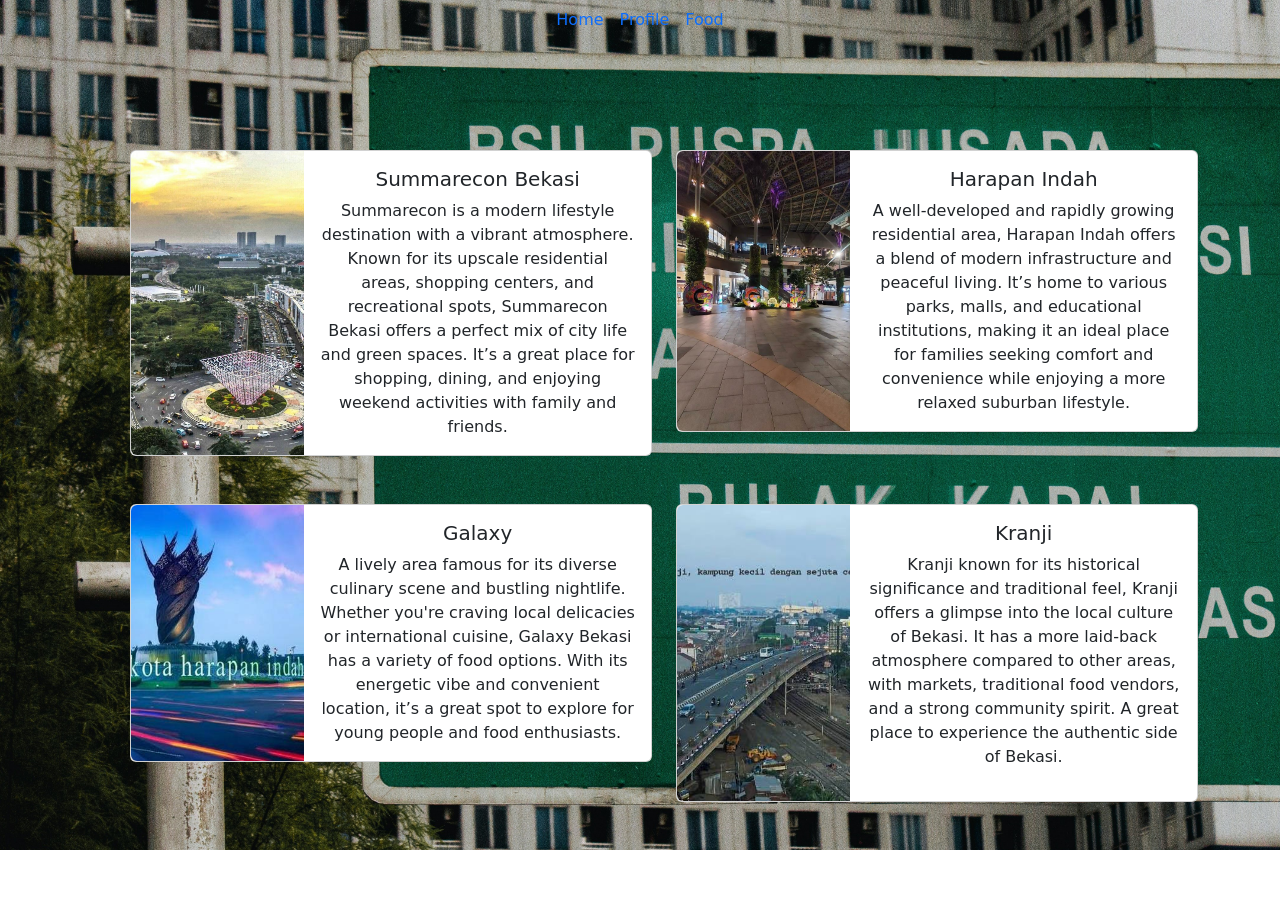
==== destination.html @ 8a0ab516 "Add files via upload" ====
<!DOCTYPE html>
<html lang="en">
  <head>
    <meta charset="utf-8" />
    <meta name="viewport" content="width=device-width, initial-scale=1" />
    <title>Destination</title>
    <link
      href="https://cdn.jsdelivr.net/npm/bootstrap@5.3.3/dist/css/bootstrap.min.css"
      rel="stylesheet"
      integrity="sha384-QWTKZyjpPEjISv5WaRU9OFeRpok6YctnYmDr5pNlyT2bRjXh0JMhjY6hW+ALEwIH"
      crossorigin="anonymous"
    />
    <link rel="stylesheet" href="css/destination.css" />
    <link href="https://unpkg.com/aos@2.3.1/dist/aos.css" rel="stylesheet">
  </head>
  <body>
    <ul class="nav nav-underline nav justify-content-center fixed-top">
      <li class="nav-item">
        <a class="nav-link" href="index.html">Home</a>
      </li>
      <li class="nav-item">
        <a class="nav-link" href="profile.html">Profile</a>
      </li>
      <li class="nav-item">
        <a class="nav-link" href="food.html">Food</a>
      </li>
    </ul>
    <section>
      <div class="container text-center card-container">
        <div class="row">
          <div class="col-md-6">
            <div class="card mb-5" style="max-width: 540px" data-aos="flip-left" data-aos-duration="2500">
              <div class="row g-0">
                <div class="col-md-4">
                  <img
                    src="image/destination2Image.jpg"
                    class="img-fluid rounded-start"
                    alt=""
                    style="height: 100%; object-fit: cover"
                  />
                </div>
                <div class="col-md-8">
                  <div class="card-body">
                    <h5 class="card-title">Summarecon Bekasi</h5>
                    <p class="card-text">
                      Summarecon is a modern lifestyle destination with a vibrant atmosphere. Known for its upscale residential areas, shopping centers, and recreational spots, Summarecon Bekasi offers a perfect mix of city life and green spaces. It’s a great place for shopping, dining, and enjoying weekend activities with family and friends.
                    </p>
                  </div>
                </div>
              </div>
            </div>
          </div>
          <div class="col-md-6">
            <div class="card mb-5" style="max-width: 540px" data-aos="flip-right" data-aos-duration="2500">
              <div class="row g-0">
                <div class="col-md-4">
                  <img
                    src="image/destination3Image.jpg"
                    class="img-fluid rounded-start"
                    alt=""
                    style="height: 100%; object-fit: cover"
                  />
                </div>
                <div class="col-md-8">
                  <div class="card-body">
                    <h5 class="card-title">Harapan Indah</h5>
                    <p class="card-text">
                      A well-developed and rapidly growing residential area, Harapan Indah offers a blend of modern infrastructure and peaceful living. It’s home to various parks, malls, and educational institutions, making it an ideal place for families seeking comfort and convenience while enjoying a more relaxed suburban lifestyle.
                    </p>
                  </div>
                </div>
              </div>
            </div>
          </div>
          <div class="col-md-6">
            <div class="card mb-5" style="max-width: 540px" data-aos="flip-left" data-aos-duration="2500">
              <div class="row g-0">
                <div class="col-md-4">
                  <img
                    src="image/destination4Image.jpg"
                    class="img-fluid rounded-start"
                    alt=""
                    style="height: 100%; object-fit: cover"
                  />
                </div>
                <div class="col-md-8">
                  <div class="card-body">
                    <h5 class="card-title">Galaxy</h5>
                    <p class="card-text">
                      A lively area famous for its diverse culinary scene and bustling nightlife. Whether you're craving local delicacies or international cuisine, Galaxy Bekasi has a variety of food options. With its energetic vibe and convenient location, it’s a great spot to explore for young people and food enthusiasts.
                    </p>
                  </div>
                </div>
              </div>
            </div>
          </div>
          <div class="col-md-6">
            <div class="card mb-5" style="max-width: 540px" data-aos="flip-right" data-aos-duration="2500">
              <div class="row g-0">
                <div class="col-md-4">
                  <img
                    src="image/destination5Image.jpg"
                    class="img-fluid rounded-start"
                    alt=""
                    style="height: 100%; object-fit: cover;"
                  />
                </div>
                <div class="col-md-8">
                  <div class="card-body">
                    <h5 class="card-title">Kranji</h5>
                    <p class="card-text">
                      Kranji known for its historical significance and traditional feel, Kranji offers a glimpse into the local culture of Bekasi. It has a more laid-back atmosphere compared to other areas, with markets, traditional food vendors, and a strong community spirit. A great place to experience the authentic side of Bekasi.
                    </p>
                    </p>
                  </div>
                </div>
              </div>
            </div>
          </div>
        </div>
      </div>
    </section>
    <script
      src="https://cdn.jsdelivr.net/npm/bootstrap@5.3.3/dist/js/bootstrap.bundle.min.js"
      integrity="sha384-YvpcrYf0tY3lHB60NNkmXc5s9fDVZLESaAA55NDzOxhy9GkcIdslK1eN7N6jIeHz"
      crossorigin="anonymous"
    ></script>
    <script src="https://unpkg.com/aos@2.3.1/dist/aos.js"></script>
    <script>
      AOS.init();
    </script>
  </body>
</html>
---- css/destination.css ----
body {
  background-image: url("../image/backgroundImage3.jpg");
  background-size: cover;
  background-repeat: no-repeat;
}
.card-container {
  padding-top: 150px;
  padding-left: 60px;
}
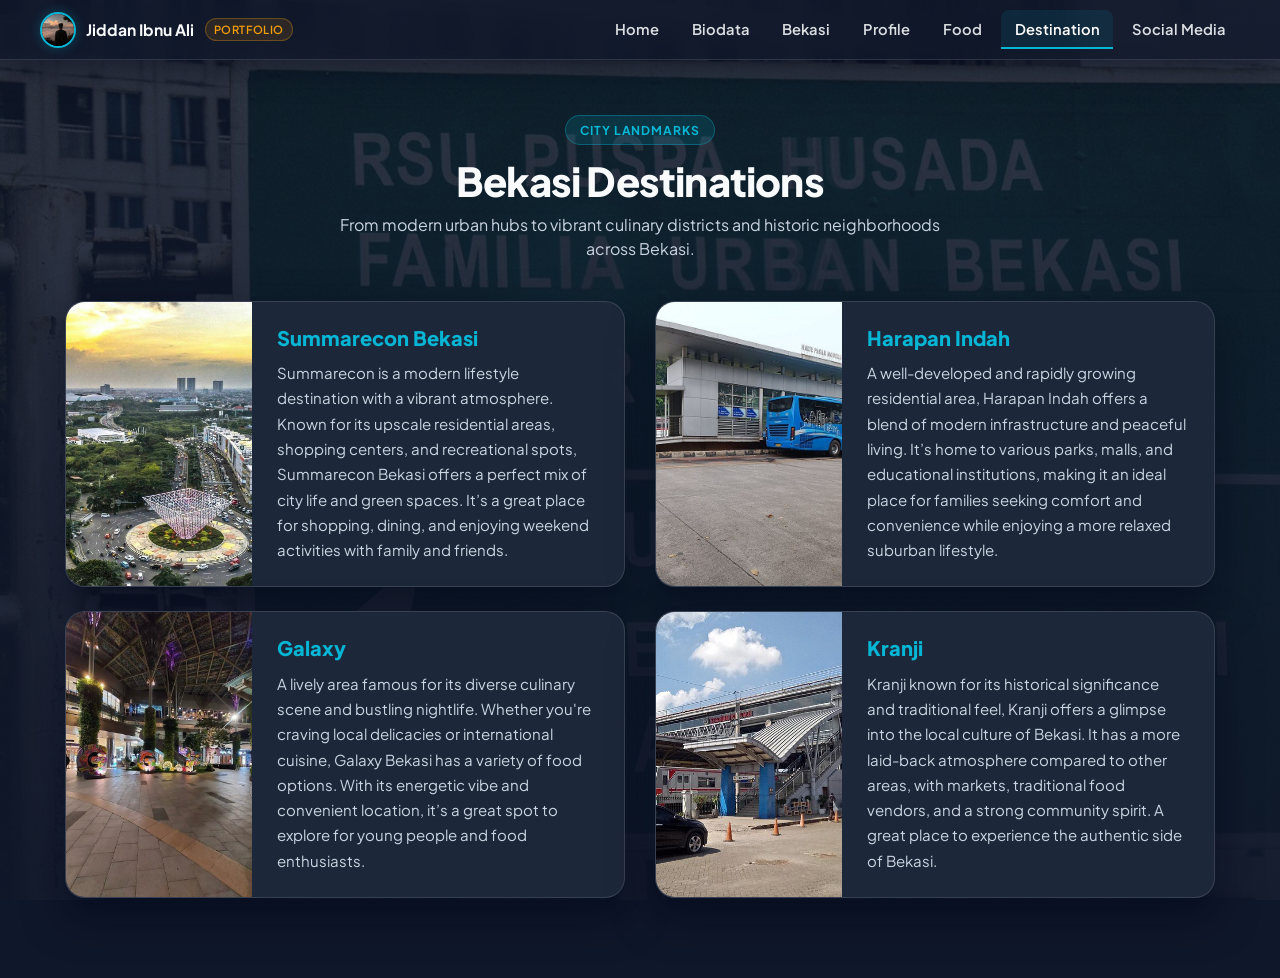
==== commit 6e0ce586: "feat: modernize UI/UX, optimize images (<300KB), sync glassmorphic nav, and add vertical education t" ====
--- a/destination.html
+++ b/destination.html
@@ -1,133 +1,203 @@
-<!DOCTYPE html>
-<html lang="en">
-  <head>
-    <meta charset="utf-8" />
-    <meta name="viewport" content="width=device-width, initial-scale=1" />
-    <title>Destination</title>
-    <link
-      href="https://cdn.jsdelivr.net/npm/bootstrap@5.3.3/dist/css/bootstrap.min.css"
-      rel="stylesheet"
-      integrity="sha384-QWTKZyjpPEjISv5WaRU9OFeRpok6YctnYmDr5pNlyT2bRjXh0JMhjY6hW+ALEwIH"
-      crossorigin="anonymous"
-    />
-    <link rel="stylesheet" href="css/destination.css" />
-    <link href="https://unpkg.com/aos@2.3.1/dist/aos.css" rel="stylesheet">
-  </head>
-  <body>
-    <ul class="nav nav-underline nav justify-content-center fixed-top">
-      <li class="nav-item">
-        <a class="nav-link" href="index.html">Home</a>
-      </li>
-      <li class="nav-item">
-        <a class="nav-link" href="profile.html">Profile</a>
-      </li>
-      <li class="nav-item">
-        <a class="nav-link" href="food.html">Food</a>
-      </li>
-    </ul>
-    <section>
-      <div class="container text-center card-container">
-        <div class="row">
-          <div class="col-md-6">
-            <div class="card mb-5" style="max-width: 540px" data-aos="flip-left" data-aos-duration="2500">
-              <div class="row g-0">
-                <div class="col-md-4">
-                  <img
-                    src="image/destination2Image.jpg"
-                    class="img-fluid rounded-start"
-                    alt=""
-                    style="height: 100%; object-fit: cover"
-                  />
-                </div>
-                <div class="col-md-8">
-                  <div class="card-body">
-                    <h5 class="card-title">Summarecon Bekasi</h5>
-                    <p class="card-text">
-                      Summarecon is a modern lifestyle destination with a vibrant atmosphere. Known for its upscale residential areas, shopping centers, and recreational spots, Summarecon Bekasi offers a perfect mix of city life and green spaces. It’s a great place for shopping, dining, and enjoying weekend activities with family and friends.
-                    </p>
-                  </div>
-                </div>
-              </div>
-            </div>
-          </div>
-          <div class="col-md-6">
-            <div class="card mb-5" style="max-width: 540px" data-aos="flip-right" data-aos-duration="2500">
-              <div class="row g-0">
-                <div class="col-md-4">
-                  <img
-                    src="image/destination3Image.jpg"
-                    class="img-fluid rounded-start"
-                    alt=""
-                    style="height: 100%; object-fit: cover"
-                  />
-                </div>
-                <div class="col-md-8">
-                  <div class="card-body">
-                    <h5 class="card-title">Harapan Indah</h5>
-                    <p class="card-text">
-                      A well-developed and rapidly growing residential area, Harapan Indah offers a blend of modern infrastructure and peaceful living. It’s home to various parks, malls, and educational institutions, making it an ideal place for families seeking comfort and convenience while enjoying a more relaxed suburban lifestyle.
-                    </p>
-                  </div>
-                </div>
-              </div>
-            </div>
-          </div>
-          <div class="col-md-6">
-            <div class="card mb-5" style="max-width: 540px" data-aos="flip-left" data-aos-duration="2500">
-              <div class="row g-0">
-                <div class="col-md-4">
-                  <img
-                    src="image/destination4Image.jpg"
-                    class="img-fluid rounded-start"
-                    alt=""
-                    style="height: 100%; object-fit: cover"
-                  />
-                </div>
-                <div class="col-md-8">
-                  <div class="card-body">
-                    <h5 class="card-title">Galaxy</h5>
-                    <p class="card-text">
-                      A lively area famous for its diverse culinary scene and bustling nightlife. Whether you're craving local delicacies or international cuisine, Galaxy Bekasi has a variety of food options. With its energetic vibe and convenient location, it’s a great spot to explore for young people and food enthusiasts.
-                    </p>
-                  </div>
-                </div>
-              </div>
-            </div>
-          </div>
-          <div class="col-md-6">
-            <div class="card mb-5" style="max-width: 540px" data-aos="flip-right" data-aos-duration="2500">
-              <div class="row g-0">
-                <div class="col-md-4">
-                  <img
-                    src="image/destination5Image.jpg"
-                    class="img-fluid rounded-start"
-                    alt=""
-                    style="height: 100%; object-fit: cover;"
-                  />
-                </div>
-                <div class="col-md-8">
-                  <div class="card-body">
-                    <h5 class="card-title">Kranji</h5>
-                    <p class="card-text">
-                      Kranji known for its historical significance and traditional feel, Kranji offers a glimpse into the local culture of Bekasi. It has a more laid-back atmosphere compared to other areas, with markets, traditional food vendors, and a strong community spirit. A great place to experience the authentic side of Bekasi.
-                    </p>
-                    </p>
-                  </div>
-                </div>
-              </div>
-            </div>
-          </div>
-        </div>
-      </div>
-    </section>
-    <script
-      src="https://cdn.jsdelivr.net/npm/bootstrap@5.3.3/dist/js/bootstrap.bundle.min.js"
-      integrity="sha384-YvpcrYf0tY3lHB60NNkmXc5s9fDVZLESaAA55NDzOxhy9GkcIdslK1eN7N6jIeHz"
-      crossorigin="anonymous"
-    ></script>
-    <script src="https://unpkg.com/aos@2.3.1/dist/aos.js"></script>
-    <script>
-      AOS.init();
-    </script>
-  </body>
-</html>
+<!DOCTYPE html>
+<html lang="en">
+  <head>
+    <meta charset="utf-8" />
+    <meta name="viewport" content="width=device-width, initial-scale=1" />
+    <title>Destination — Popular Spots in Bekasi | Jiddan Ibnu Ali</title>
+    <link rel="preconnect" href="https://fonts.googleapis.com" />
+    <link rel="preconnect" href="https://fonts.gstatic.com" crossorigin />
+    <link
+      href="https://fonts.googleapis.com/css2?family=Inter:wght@400;500;600;700&family=Plus+Jakarta+Sans:wght@400;500;600;700;800&display=swap"
+      rel="stylesheet"
+    />
+    <link
+      href="https://cdn.jsdelivr.net/npm/bootstrap@5.3.3/dist/css/bootstrap.min.css"
+      rel="stylesheet"
+      integrity="sha384-QWTKZyjpPEjISv5WaRU9OFeRpok6YctnYmDr5pNlyT2bRjXh0JMhjY6hW+ALEwIH"
+      crossorigin="anonymous"
+    />
+    <link rel="stylesheet" href="css/destination.css" />
+    <link href="https://unpkg.com/aos@2.3.1/dist/aos.css" rel="stylesheet" />
+  </head>
+  <body>
+    <header class="site-navbar fixed-top">
+      <div class="navbar-inner">
+        <a class="brand-profile" href="index.html">
+          <img
+            src="image/profileImage.jpg"
+            alt="Jiddan Ibnu Ali"
+            class="brand-avatar"
+            width="36"
+            height="36"
+          />
+          <span>Jiddan Ibnu Ali</span>
+          <span class="brand-badge">Portfolio</span>
+        </a>
+        <ul class="nav nav-underline justify-content-end mb-0">
+          <li class="nav-item">
+            <a class="nav-link" href="index.html">Home</a>
+          </li>
+          <li class="nav-item">
+            <a class="nav-link" href="index.html#biodata">Biodata</a>
+          </li>
+          <li class="nav-item">
+            <a class="nav-link" href="index.html#bekasi">Bekasi</a>
+          </li>
+          <li class="nav-item">
+            <a class="nav-link" href="profile.html">Profile</a>
+          </li>
+          <li class="nav-item">
+            <a class="nav-link" href="food.html">Food</a>
+          </li>
+          <li class="nav-item">
+            <a class="nav-link active" aria-current="page" href="destination.html">Destination</a>
+          </li>
+          <li class="nav-item">
+            <a class="nav-link" href="index.html#socialmedia">Social Media</a>
+          </li>
+        </ul>
+      </div>
+    </header>
+
+    <section>
+      <div class="container text-center card-container">
+        <div class="page-header" data-aos="fade-down">
+          <span class="page-badge">City Landmarks</span>
+          <h1 class="page-title">Bekasi Destinations</h1>
+          <p class="page-subtitle">
+            From modern urban hubs to vibrant culinary districts and historic
+            neighborhoods across Bekasi.
+          </p>
+        </div>
+
+        <div class="row g-4">
+          <div class="col-md-6">
+            <div class="card" data-aos="fade-up" data-aos-duration="750">
+              <div class="row g-0">
+                <div class="col-md-4">
+                  <img
+                    src="image/destination2Image.jpg"
+                    class="img-fluid rounded-start"
+                    alt="Summarecon Bekasi"
+                    loading="lazy"
+                    decoding="async"
+                  />
+                </div>
+                <div class="col-md-8">
+                  <div class="card-body">
+                    <h5 class="card-title">Summarecon Bekasi</h5>
+                    <p class="card-text">
+                      Summarecon is a modern lifestyle destination with a
+                      vibrant atmosphere. Known for its upscale residential
+                      areas, shopping centers, and recreational spots,
+                      Summarecon Bekasi offers a perfect mix of city life and
+                      green spaces. It’s a great place for shopping, dining, and
+                      enjoying weekend activities with family and friends.
+                    </p>
+                  </div>
+                </div>
+              </div>
+            </div>
+          </div>
+
+          <div class="col-md-6">
+            <div class="card" data-aos="fade-up" data-aos-duration="850">
+              <div class="row g-0">
+                <div class="col-md-4">
+                  <img
+                    src="image/destination3Image.jpg"
+                    class="img-fluid rounded-start"
+                    alt="Harapan Indah Bekasi"
+                    loading="lazy"
+                    decoding="async"
+                  />
+                </div>
+                <div class="col-md-8">
+                  <div class="card-body">
+                    <h5 class="card-title">Harapan Indah</h5>
+                    <p class="card-text">
+                      A well-developed and rapidly growing residential area,
+                      Harapan Indah offers a blend of modern infrastructure and
+                      peaceful living. It’s home to various parks, malls, and
+                      educational institutions, making it an ideal place for
+                      families seeking comfort and convenience while enjoying a
+                      more relaxed suburban lifestyle.
+                    </p>
+                  </div>
+                </div>
+              </div>
+            </div>
+          </div>
+
+          <div class="col-md-6">
+            <div class="card" data-aos="fade-up" data-aos-duration="950">
+              <div class="row g-0">
+                <div class="col-md-4">
+                  <img
+                    src="image/destination4Image.jpg"
+                    class="img-fluid rounded-start"
+                    alt="Galaxy Bekasi"
+                    loading="lazy"
+                    decoding="async"
+                  />
+                </div>
+                <div class="col-md-8">
+                  <div class="card-body">
+                    <h5 class="card-title">Galaxy</h5>
+                    <p class="card-text">
+                      A lively area famous for its diverse culinary scene and
+                      bustling nightlife. Whether you're craving local
+                      delicacies or international cuisine, Galaxy Bekasi has a
+                      variety of food options. With its energetic vibe and
+                      convenient location, it’s a great spot to explore for
+                      young people and food enthusiasts.
+                    </p>
+                  </div>
+                </div>
+              </div>
+            </div>
+          </div>
+
+          <div class="col-md-6">
+            <div class="card" data-aos="fade-up" data-aos-duration="1050">
+              <div class="row g-0">
+                <div class="col-md-4">
+                  <img
+                    src="image/destination5Image.jpg"
+                    class="img-fluid rounded-start"
+                    alt="Kranji Bekasi"
+                    loading="lazy"
+                    decoding="async"
+                  />
+                </div>
+                <div class="col-md-8">
+                  <div class="card-body">
+                    <h5 class="card-title">Kranji</h5>
+                    <p class="card-text">
+                      Kranji known for its historical significance and
+                      traditional feel, Kranji offers a glimpse into the local
+                      culture of Bekasi. It has a more laid-back atmosphere
+                      compared to other areas, with markets, traditional food
+                      vendors, and a strong community spirit. A great place to
+                      experience the authentic side of Bekasi.
+                    </p>
+                  </div>
+                </div>
+              </div>
+            </div>
+          </div>
+        </div>
+      </div>
+    </section>
+
+    <script
+      src="https://cdn.jsdelivr.net/npm/bootstrap@5.3.3/dist/js/bootstrap.bundle.min.js"
+      integrity="sha384-YvpcrYf0tY3lHB60NNkmXc5s9fDVZLESaAA55NDzOxhy9GkcIdslK1eN7N6jIeHz"
+      crossorigin="anonymous"
+    ></script>
+    <script src="https://unpkg.com/aos@2.3.1/dist/aos.js"></script>
+    <script>
+      AOS.init({ duration: 750, once: true });
+    </script>
+  </body>
+</html>
--- a/css/destination.css
+++ b/css/destination.css
@@ -1,9 +1,269 @@
-body {
-  background-image: url("../image/backgroundImage3.jpg");
-  background-size: cover;
-  background-repeat: no-repeat;
-}
-.card-container {
-  padding-top: 150px;
-  padding-left: 60px;
-}
+:root {
+  --bg-deep-slate: #0F172A;
+  --surface-dark-navy: #1E293B;
+  --accent-cyan: #06B6D4;
+  --accent-cyan-glow: rgba(6, 182, 212, 0.28);
+  --accent-amber: #F59E0B;
+  --text-primary: #F8FAFC;
+  --text-secondary: #CBD5E1;
+  --text-muted: #94A3B8;
+  --border-glass: rgba(255, 255, 255, 0.12);
+}
+
+*,
+*::before,
+*::after {
+  box-sizing: border-box;
+}
+
+body {
+  font-family: "Plus Jakarta Sans", "Inter", -apple-system, BlinkMacSystemFont, sans-serif;
+  background-color: var(--bg-deep-slate);
+  background-image:
+    linear-gradient(180deg, rgba(15, 23, 42, 0.8) 0%, rgba(15, 23, 42, 0.9) 55%, rgba(15, 23, 42, 0.96) 100%),
+    url("../image/backgroundImage3.jpg");
+  background-size: cover;
+  background-position: center;
+  background-attachment: fixed;
+  background-repeat: no-repeat;
+  color: var(--text-primary);
+  margin: 0;
+  min-height: 100vh;
+}
+
+/* Glassmorphic Navbar */
+.site-navbar {
+  background: rgba(15, 23, 42, 0.78);
+  backdrop-filter: blur(16px);
+  -webkit-backdrop-filter: blur(16px);
+  border-bottom: 1px solid var(--border-glass);
+  box-shadow: 0 8px 32px rgba(2, 6, 23, 0.45);
+  padding: 0.65rem 1.5rem;
+  z-index: 1030;
+}
+
+.navbar-inner {
+  max-width: 1200px;
+  margin: 0 auto;
+  display: flex;
+  align-items: center;
+  justify-content: space-between;
+  gap: 1rem;
+  flex-wrap: wrap;
+}
+
+.brand-profile {
+  display: inline-flex;
+  align-items: center;
+  gap: 0.65rem;
+  text-decoration: none;
+  color: var(--text-primary);
+  font-weight: 700;
+  font-size: 0.98rem;
+  transition: color 0.2s ease, transform 0.2s ease;
+}
+
+.brand-profile:hover {
+  color: var(--accent-cyan);
+  transform: translateY(-1px);
+}
+
+.brand-avatar {
+  width: 36px;
+  height: 36px;
+  border-radius: 50%;
+  object-fit: cover;
+  border: 2px solid var(--accent-cyan);
+  box-shadow: 0 0 12px var(--accent-cyan-glow);
+}
+
+.brand-badge {
+  font-size: 0.7rem;
+  font-weight: 600;
+  color: var(--accent-amber);
+  background: rgba(245, 158, 11, 0.12);
+  border: 1px solid rgba(245, 158, 11, 0.3);
+  padding: 0.12rem 0.5rem;
+  border-radius: 999px;
+  letter-spacing: 0.04em;
+  text-transform: uppercase;
+}
+
+.nav.nav-underline {
+  gap: 0.35rem;
+  align-items: center;
+}
+
+.nav.nav-underline .nav-link {
+  color: rgba(248, 250, 252, 0.88) !important;
+  font-weight: 600;
+  font-size: 0.92rem;
+  padding: 0.45rem 0.85rem;
+  border-bottom: 2px solid transparent;
+  transition: color 0.25s ease, border-color 0.25s ease, background-color 0.25s ease;
+  border-radius: 8px 8px 0 0;
+}
+
+.nav.nav-underline .nav-link:hover,
+.nav.nav-underline .nav-link:focus-visible {
+  color: #FFFFFF !important;
+  border-bottom-color: var(--accent-amber);
+  background: rgba(255, 255, 255, 0.05);
+}
+
+.nav.nav-underline .nav-link.active {
+  color: #FFFFFF !important;
+  border-bottom-color: var(--accent-cyan);
+  background: rgba(6, 182, 212, 0.1);
+}
+
+/* Destination Grid & Cards */
+.card-container {
+  padding-top: 115px;
+  padding-bottom: 80px;
+  padding-left: 12px;
+  padding-right: 12px;
+  max-width: 1180px;
+}
+
+.page-header {
+  margin-bottom: 2.5rem;
+}
+
+.page-badge {
+  display: inline-block;
+  font-size: 0.76rem;
+  font-weight: 700;
+  text-transform: uppercase;
+  letter-spacing: 0.08em;
+  color: var(--accent-cyan);
+  background: rgba(6, 182, 212, 0.14);
+  border: 1px solid rgba(6, 182, 212, 0.35);
+  padding: 0.3rem 0.85rem;
+  border-radius: 999px;
+  margin-bottom: 0.75rem;
+}
+
+.page-title {
+  font-size: clamp(1.85rem, 3.5vw, 2.5rem);
+  font-weight: 800;
+  color: var(--text-primary);
+  letter-spacing: -0.02em;
+  margin-bottom: 0.5rem;
+}
+
+.page-subtitle {
+  color: var(--text-secondary);
+  font-size: 1rem;
+  max-width: 620px;
+  margin: 0 auto;
+}
+
+/* Ensure AOS elements are always crisp */
+[data-aos] {
+  opacity: 1 !important;
+  transform: none !important;
+}
+
+html,
+body {
+  overflow-x: hidden;
+  max-width: 100%;
+}
+
+.card {
+  background: rgba(30, 41, 59, 0.95);
+  backdrop-filter: blur(16px);
+  -webkit-backdrop-filter: blur(16px);
+  border: 1px solid var(--border-glass);
+  border-radius: 20px;
+  overflow: hidden;
+  color: var(--text-primary);
+  max-width: 560px !important;
+  margin-left: auto;
+  margin-right: auto;
+  height: 100%;
+  box-shadow: 0 18px 42px rgba(2, 6, 23, 0.55);
+  transition: transform 0.35s ease, border-color 0.35s ease, box-shadow 0.35s ease;
+}
+
+.card:hover {
+  transform: translateY(-6px);
+  border-color: var(--accent-cyan);
+  box-shadow: 0 24px 52px rgba(6, 182, 212, 0.22);
+}
+
+.card .row.g-0 {
+  height: 100%;
+}
+
+.card .col-md-4 {
+  min-height: 230px;
+  overflow: hidden;
+}
+
+.card .col-md-4 img {
+  width: 100%;
+  height: 100% !important;
+  min-height: 230px;
+  object-fit: cover;
+  transition: transform 0.45s ease;
+}
+
+.card:hover .col-md-4 img {
+  transform: scale(1.05);
+}
+
+.card-body {
+  padding: 1.5rem 1.55rem;
+  text-align: left;
+  display: flex;
+  flex-direction: column;
+  justify-content: center;
+  height: 100%;
+}
+
+.card-title {
+  font-weight: 800;
+  font-size: 1.25rem;
+  color: var(--accent-cyan);
+  margin-bottom: 0.65rem;
+}
+
+.card-text {
+  color: var(--text-secondary);
+  font-size: 0.94rem;
+  line-height: 1.68;
+  margin: 0;
+}
+
+@media (max-width: 768px) {
+  .site-navbar {
+    padding: 0.5rem 0.65rem;
+  }
+  .navbar-inner {
+    flex-direction: column;
+    gap: 0.35rem;
+  }
+  .nav.nav-underline {
+    justify-content: center !important;
+    flex-wrap: wrap !important;
+    gap: 0.15rem 0.25rem !important;
+    width: 100%;
+  }
+  .nav.nav-underline .nav-link {
+    font-size: 0.78rem;
+    padding: 0.28rem 0.5rem;
+  }
+  .card-container {
+    padding-top: 130px;
+  }
+  .card .col-md-4 {
+    min-height: 200px;
+    max-height: 220px;
+  }
+  .card .col-md-4 img {
+    min-height: 200px;
+    max-height: 220px;
+  }
+}
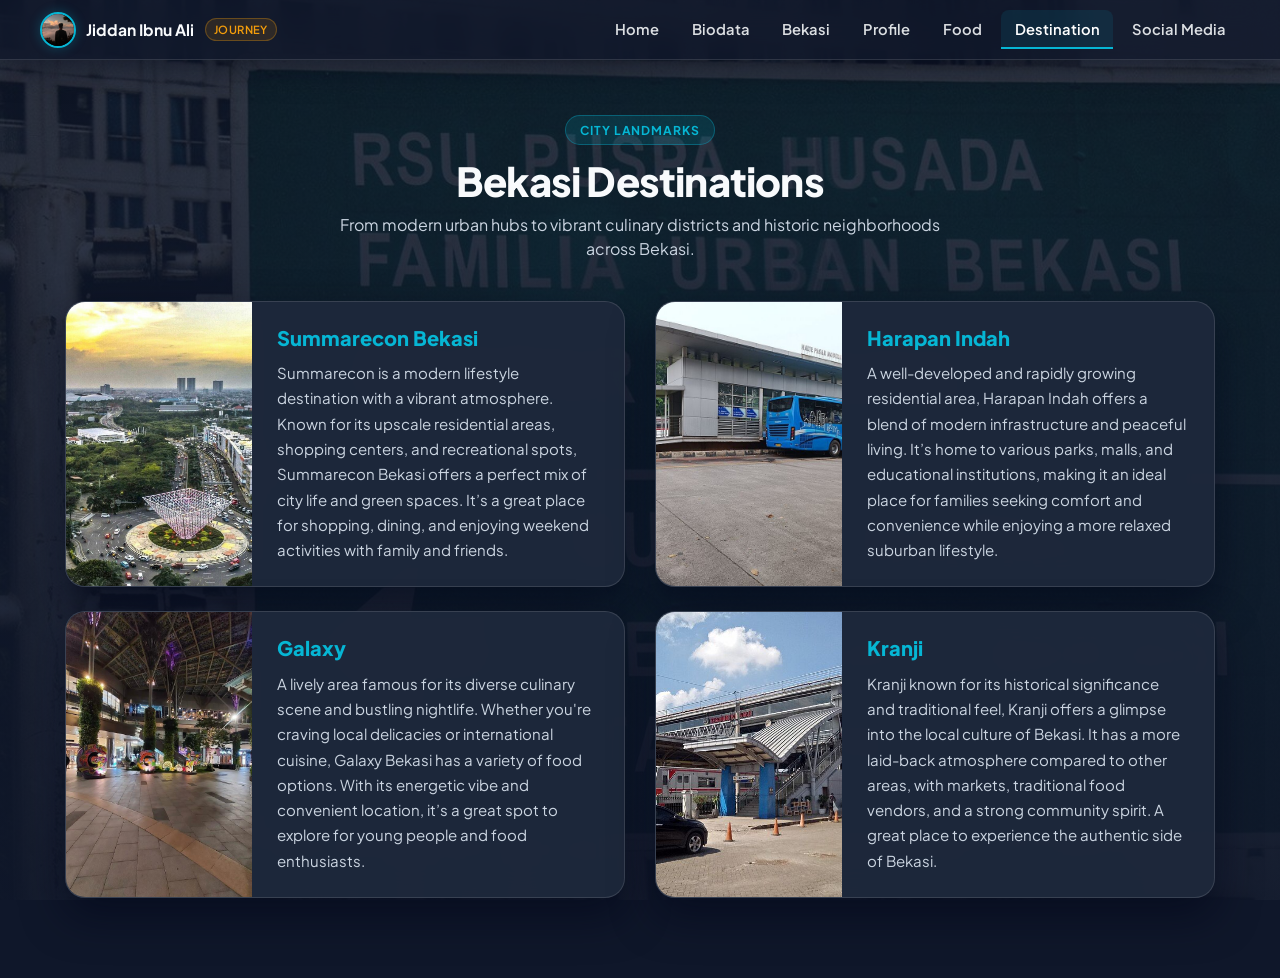
==== commit e9986d68: "chore: rename project to jiddan-journey, remove deployment configs, and update branding to personal " ====
--- a/destination.html
+++ b/destination.html
@@ -31,7 +31,7 @@
             height="36"
           />
           <span>Jiddan Ibnu Ali</span>
-          <span class="brand-badge">Portfolio</span>
+          <span class="brand-badge">Journey</span>
         </a>
         <ul class="nav nav-underline justify-content-end mb-0">
           <li class="nav-item">
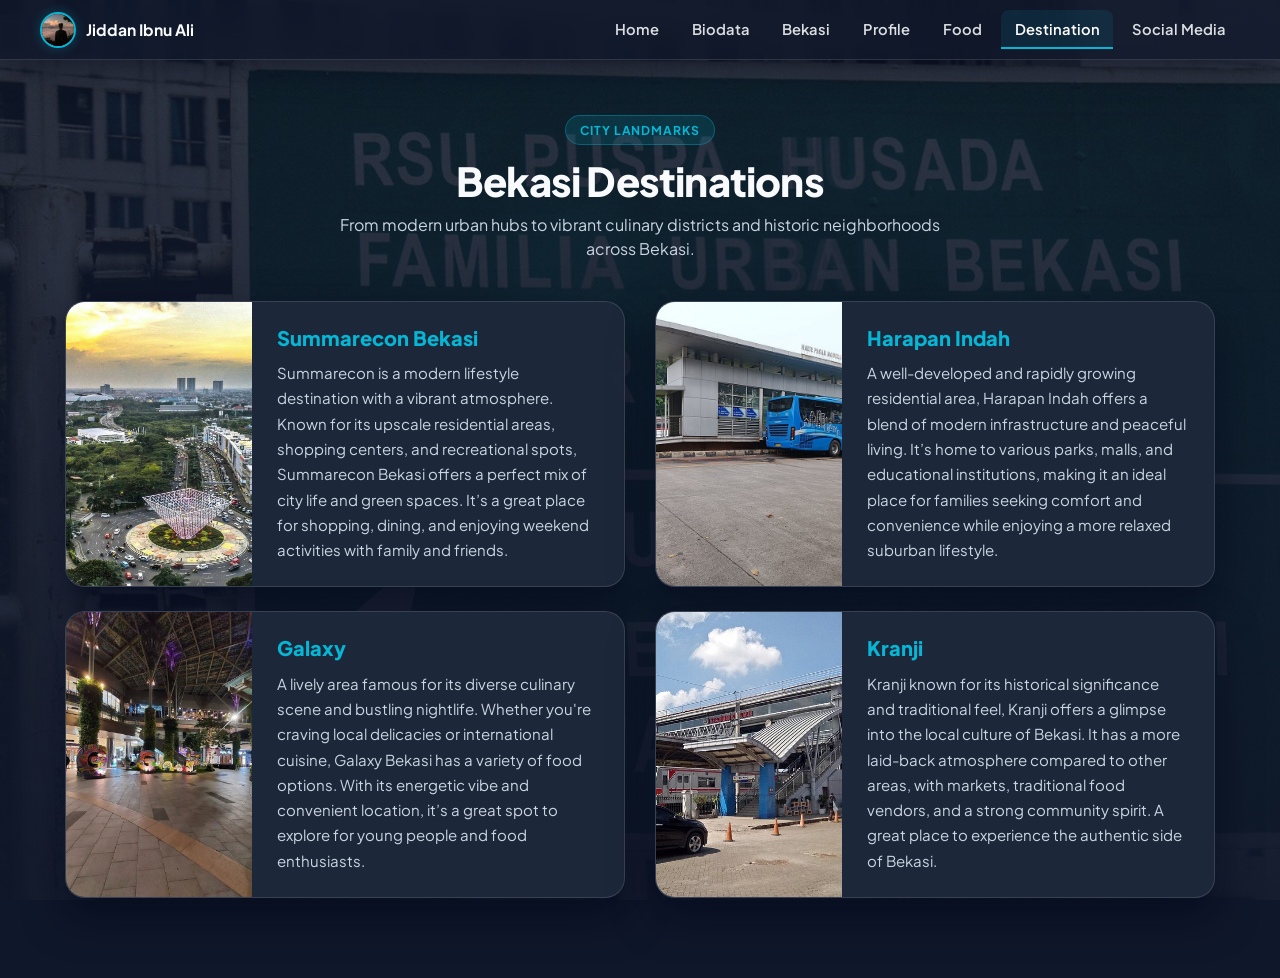
==== commit 59a5abb5: "fix: replace preview screenshots with clean navbar images and bypass CDN cache" ====
--- a/destination.html
+++ b/destination.html
@@ -31,7 +31,6 @@
             height="36"
           />
           <span>Jiddan Ibnu Ali</span>
-          <span class="brand-badge">Journey</span>
         </a>
         <ul class="nav nav-underline justify-content-end mb-0">
           <li class="nav-item">
